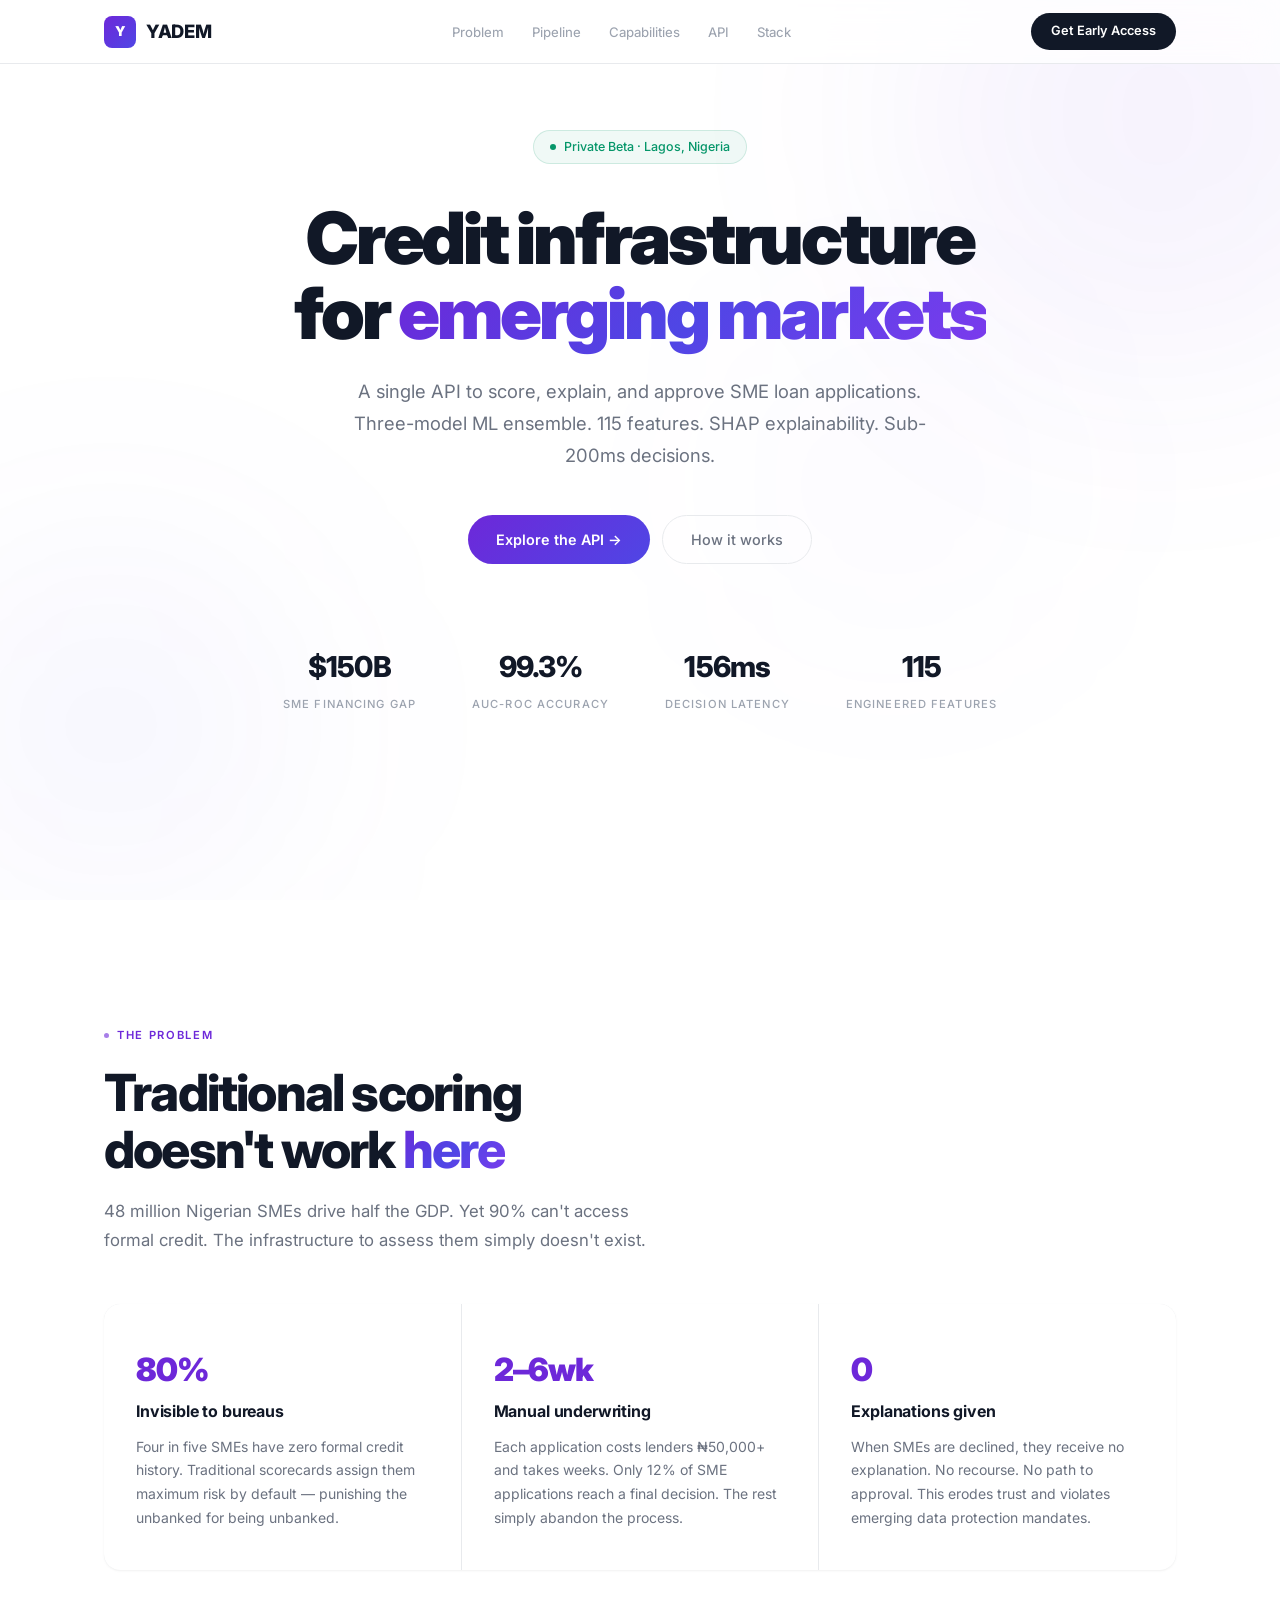
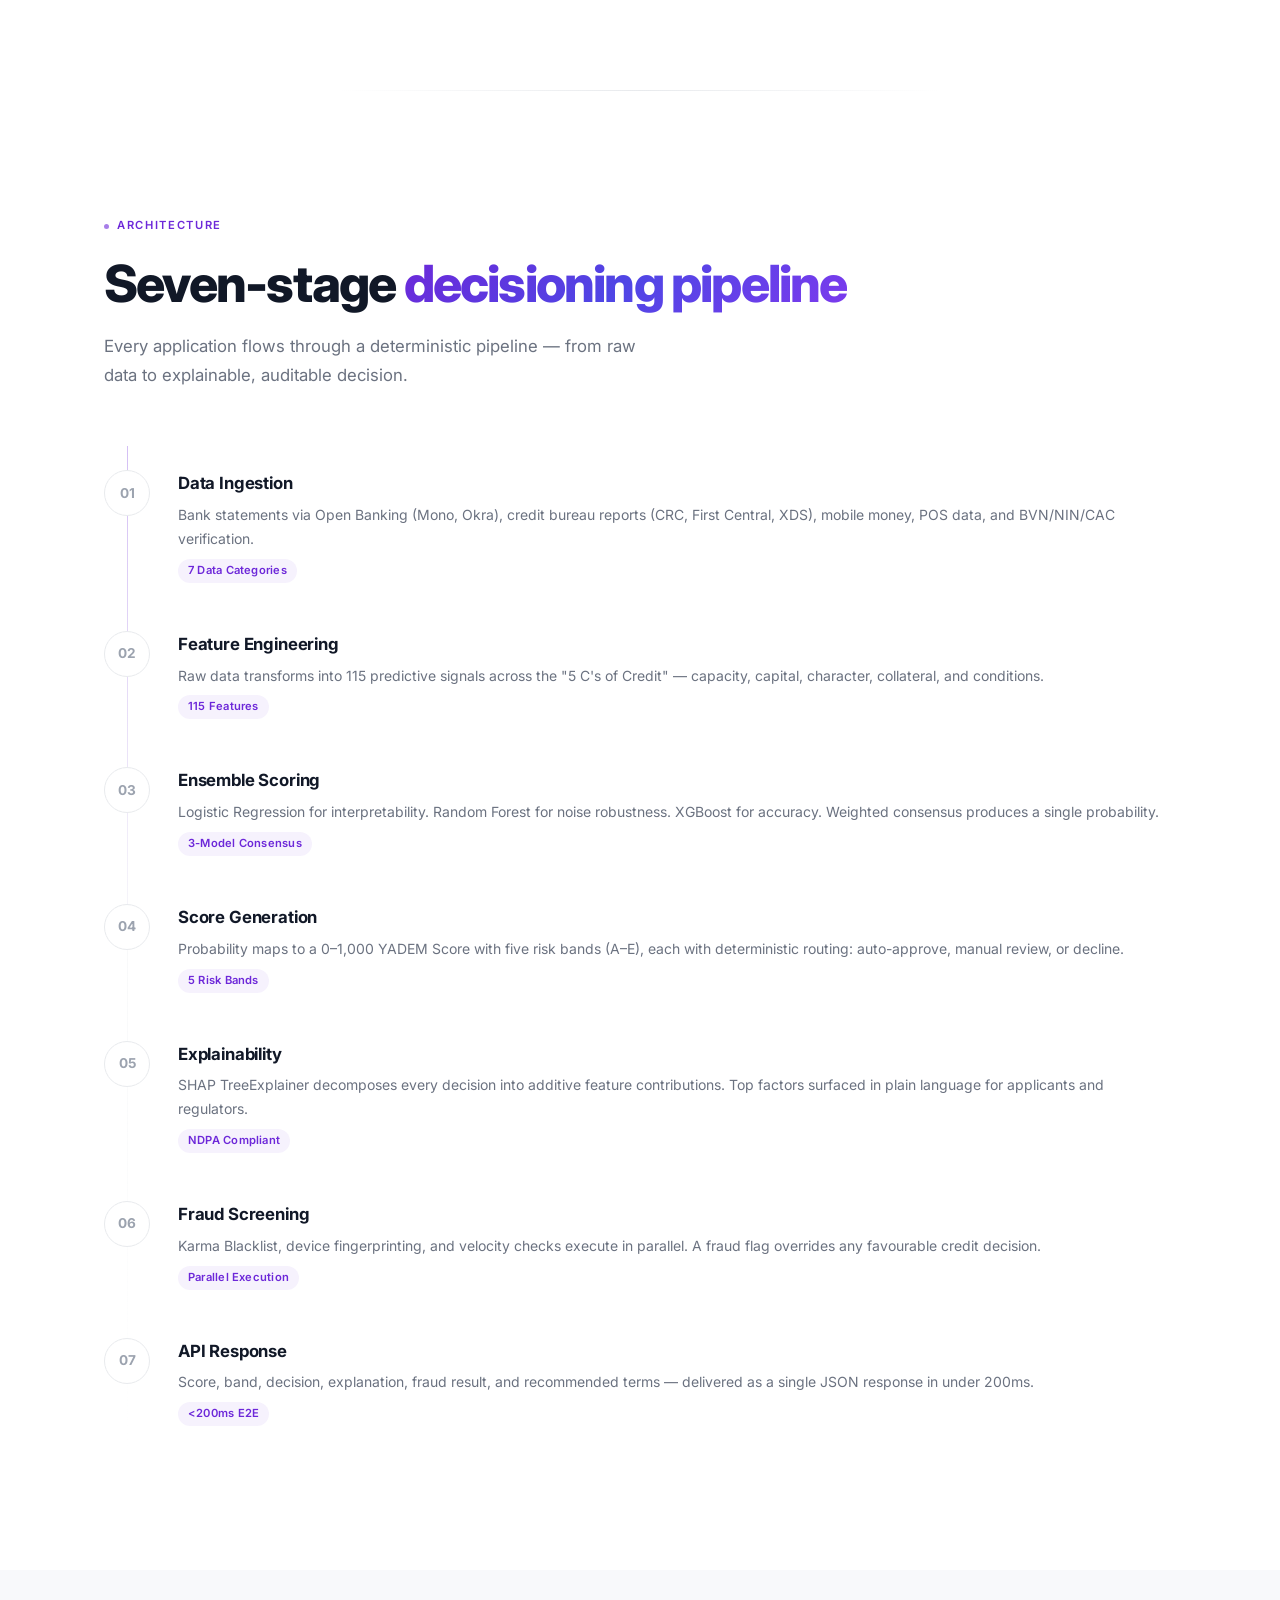
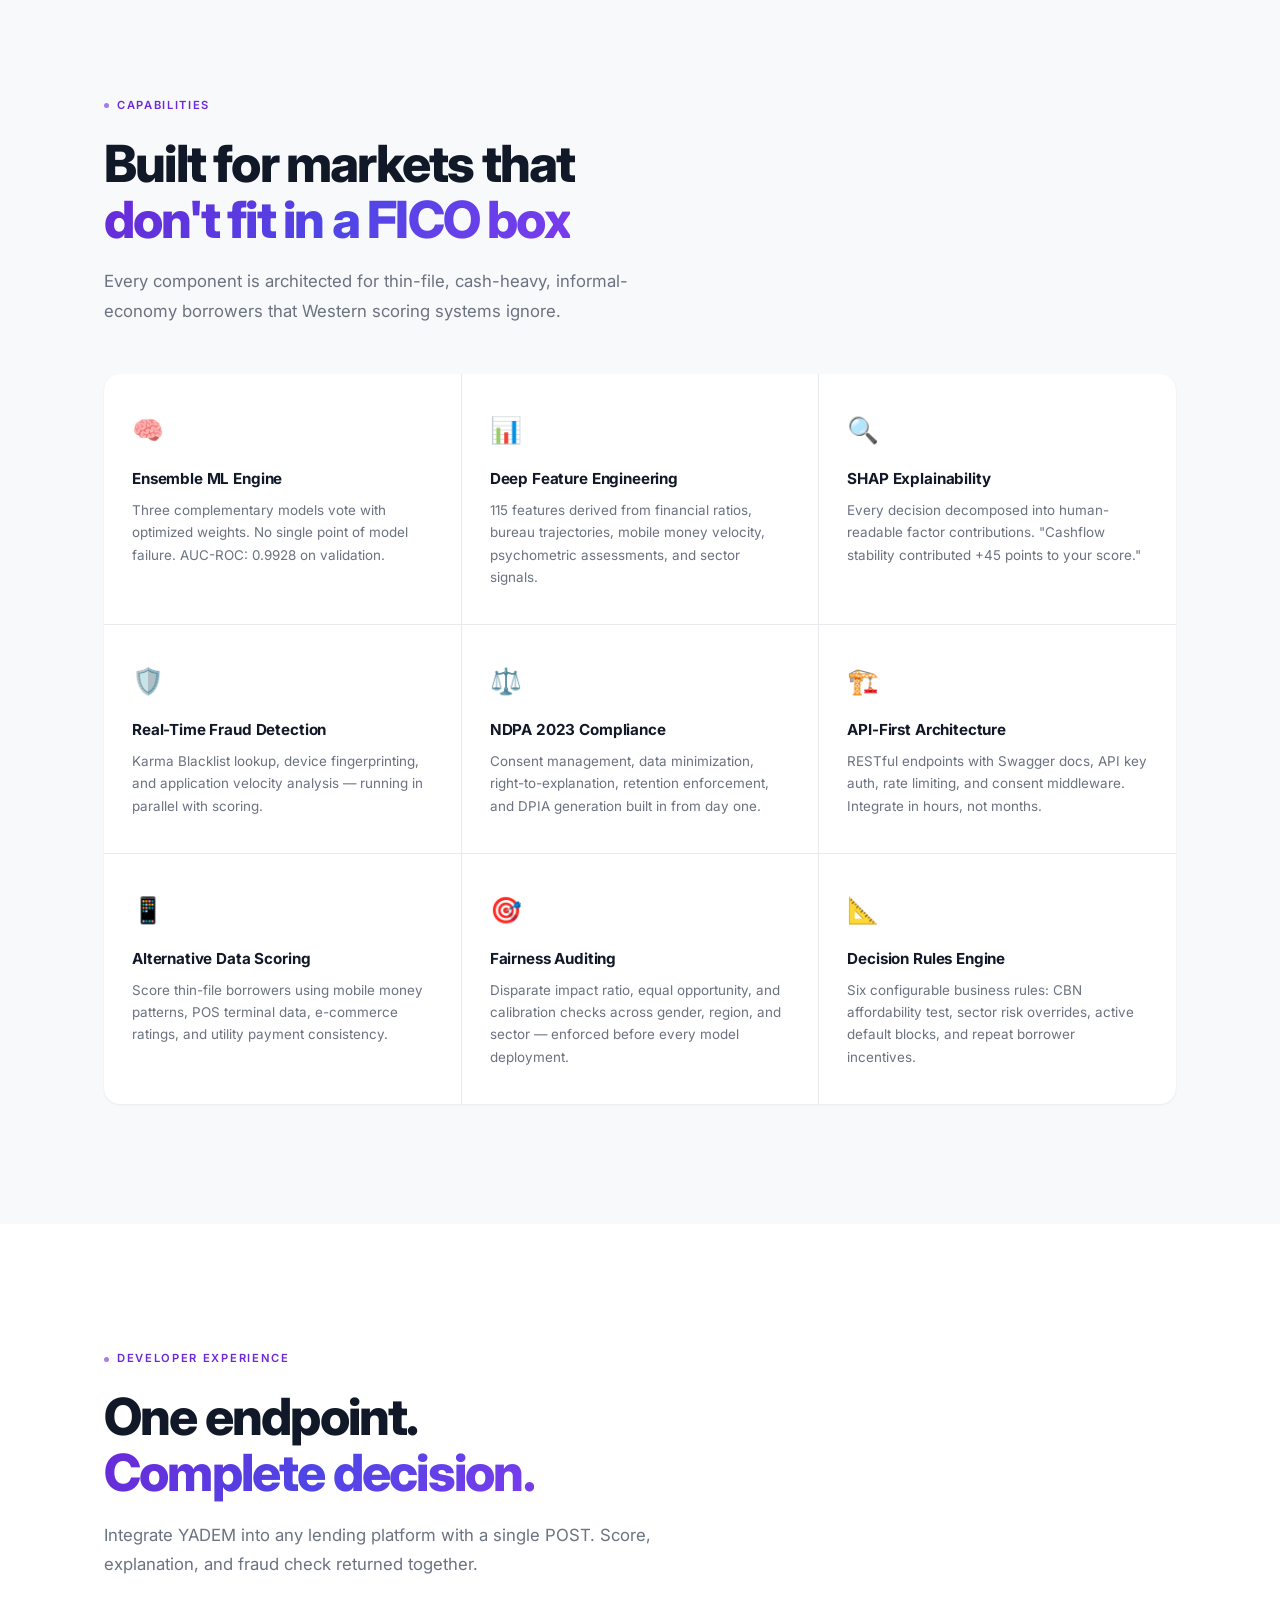
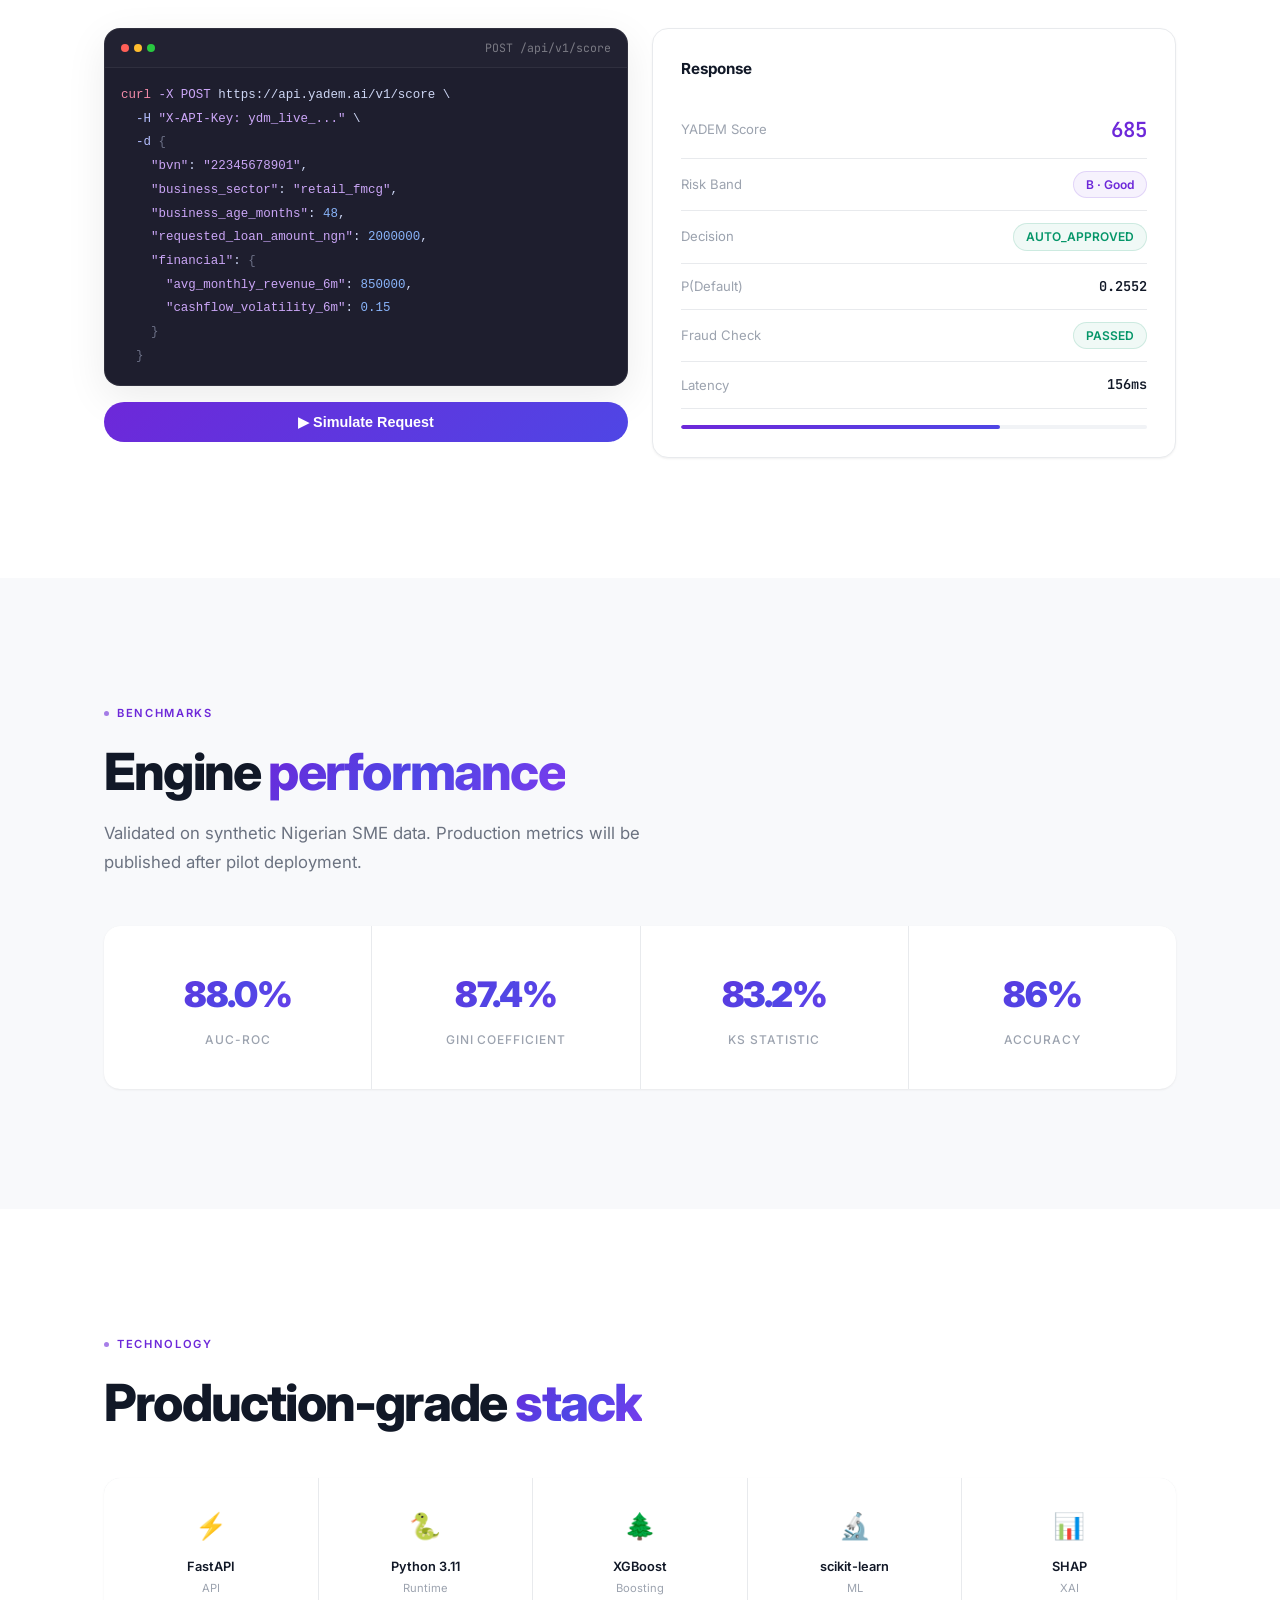
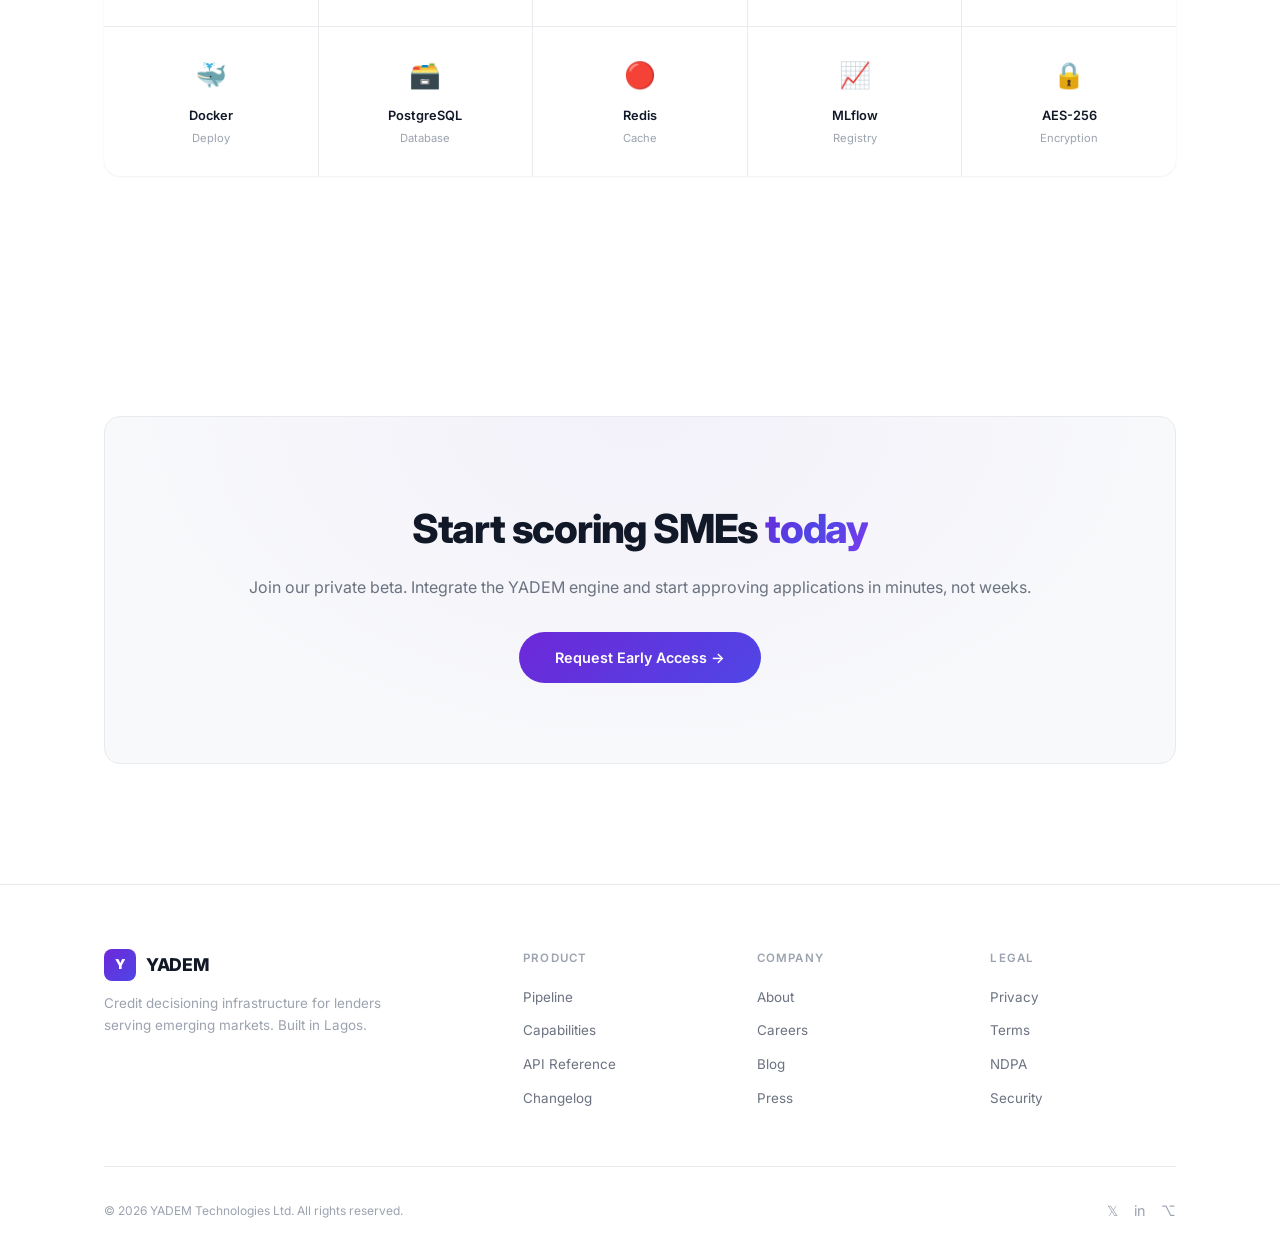
==== frontend/index.html @ e92d3957 "feat: YADEM AI Credit Decisioning Engine v1.0.0 Complete AI-powered credit scoring infrastructure fo" ====
<!DOCTYPE html>
<html lang="en">
<head>
  <meta charset="UTF-8">
  <meta name="viewport" content="width=device-width, initial-scale=1.0">
  <title>YADEM — Credit Infrastructure for Emerging Markets</title>
  <meta name="description" content="YADEM provides AI-powered credit decisioning infrastructure for lenders serving African SMEs. Score, explain, and approve — in under 200ms.">
  <link rel="stylesheet" href="css/style.css">
  <link rel="icon" href="data:image/svg+xml,<svg xmlns='http://www.w3.org/2000/svg' viewBox='0 0 100 100'><text y='.9em' font-size='90'>⚡</text></svg>">
</head>
<body>

<div class="grid-bg"></div>

<!-- NAV -->
<nav class="navbar">
  <div class="container">
    <a href="#" class="nav-logo"><div class="logo-icon">Y</div> YADEM</a>
    <ul class="nav-links">
      <li><a href="#problem">Problem</a></li>
      <li><a href="#how-it-works">Pipeline</a></li>
      <li><a href="#features">Capabilities</a></li>
      <li><a href="#api-demo">API</a></li>
      <li><a href="#tech">Stack</a></li>
    </ul>
    <a href="#cta" class="nav-cta">Get Early Access</a>
    <button class="nav-hamburger" aria-label="Menu"><span></span><span></span><span></span></button>
  </div>
</nav>

<!-- HERO -->
<section class="hero section" id="hero">
  <div class="hero-orb hero-orb-1"></div>
  <div class="hero-orb hero-orb-2"></div>
  <div class="hero-orb hero-orb-3"></div>
  <div class="container">
    <div class="hero-content">
      <div class="hero-badge"><span class="pulse"></span> Private Beta · Lagos, Nigeria</div>
      <h1>Credit infrastructure<br>for <span class="text-gradient">emerging markets</span></h1>
      <p>A single API to score, explain, and approve SME loan applications. Three-model ML ensemble. 115 features. SHAP explainability. Sub-200ms decisions.</p>
      <div class="hero-actions">
        <a href="#api-demo" class="btn-primary">Explore the API →</a>
        <a href="#how-it-works" class="btn-secondary">How it works</a>
      </div>
      <div class="hero-stats">
        <div class="hero-stat"><div class="hero-stat-value" data-count="150" data-prefix="$" data-suffix="B">$0B</div><div class="hero-stat-label">SME Financing Gap</div></div>
        <div class="hero-stat"><div class="hero-stat-value" data-count="99.3" data-suffix="%" data-decimals="1">0%</div><div class="hero-stat-label">AUC-ROC Accuracy</div></div>
        <div class="hero-stat"><div class="hero-stat-value" data-count="156" data-suffix="ms">0ms</div><div class="hero-stat-label">Decision Latency</div></div>
        <div class="hero-stat"><div class="hero-stat-value" data-count="115" data-suffix="">0</div><div class="hero-stat-label">Engineered Features</div></div>
      </div>
    </div>
  </div>
</section>

<!-- PROBLEM -->
<section class="section" id="problem">
  <div class="container">
    <div class="section-label"><span class="dot"></span> The Problem</div>
    <h2 class="section-title">Traditional scoring<br>doesn't work <span class="text-gradient">here</span></h2>
    <p class="section-subtitle">48 million Nigerian SMEs drive half the GDP. Yet 90% can't access formal credit. The infrastructure to assess them simply doesn't exist.</p>
    <div class="problem-grid">
      <div class="problem-card fade-in">
        <div class="problem-stat">80%</div>
        <h3>Invisible to bureaus</h3>
        <p>Four in five SMEs have zero formal credit history. Traditional scorecards assign them maximum risk by default — punishing the unbanked for being unbanked.</p>
      </div>
      <div class="problem-card fade-in">
        <div class="problem-stat">2–6wk</div>
        <h3>Manual underwriting</h3>
        <p>Each application costs lenders ₦50,000+ and takes weeks. Only 12% of SME applications reach a final decision. The rest simply abandon the process.</p>
      </div>
      <div class="problem-card fade-in">
        <div class="problem-stat">0</div>
        <h3>Explanations given</h3>
        <p>When SMEs are declined, they receive no explanation. No recourse. No path to approval. This erodes trust and violates emerging data protection mandates.</p>
      </div>
    </div>
  </div>
</section>

<div class="divider"></div>

<!-- HOW IT WORKS -->
<section class="section" id="how-it-works">
  <div class="container">
    <div class="section-label"><span class="dot"></span> Architecture</div>
    <h2 class="section-title">Seven-stage <span class="text-gradient">decisioning pipeline</span></h2>
    <p class="section-subtitle">Every application flows through a deterministic pipeline — from raw data to explainable, auditable decision.</p>
    <div class="pipeline-steps">
      <div class="pipeline-step"><div class="step-number">01</div><div class="step-content"><h3>Data Ingestion</h3><p>Bank statements via Open Banking (Mono, Okra), credit bureau reports (CRC, First Central, XDS), mobile money, POS data, and BVN/NIN/CAC verification.</p><span class="step-tag">7 Data Categories</span></div></div>
      <div class="pipeline-step"><div class="step-number">02</div><div class="step-content"><h3>Feature Engineering</h3><p>Raw data transforms into 115 predictive signals across the "5 C's of Credit" — capacity, capital, character, collateral, and conditions.</p><span class="step-tag">115 Features</span></div></div>
      <div class="pipeline-step"><div class="step-number">03</div><div class="step-content"><h3>Ensemble Scoring</h3><p>Logistic Regression for interpretability. Random Forest for noise robustness. XGBoost for accuracy. Weighted consensus produces a single probability.</p><span class="step-tag">3-Model Consensus</span></div></div>
      <div class="pipeline-step"><div class="step-number">04</div><div class="step-content"><h3>Score Generation</h3><p>Probability maps to a 0–1,000 YADEM Score with five risk bands (A–E), each with deterministic routing: auto-approve, manual review, or decline.</p><span class="step-tag">5 Risk Bands</span></div></div>
      <div class="pipeline-step"><div class="step-number">05</div><div class="step-content"><h3>Explainability</h3><p>SHAP TreeExplainer decomposes every decision into additive feature contributions. Top factors surfaced in plain language for applicants and regulators.</p><span class="step-tag">NDPA Compliant</span></div></div>
      <div class="pipeline-step"><div class="step-number">06</div><div class="step-content"><h3>Fraud Screening</h3><p>Karma Blacklist, device fingerprinting, and velocity checks execute in parallel. A fraud flag overrides any favourable credit decision.</p><span class="step-tag">Parallel Execution</span></div></div>
      <div class="pipeline-step"><div class="step-number">07</div><div class="step-content"><h3>API Response</h3><p>Score, band, decision, explanation, fraud result, and recommended terms — delivered as a single JSON response in under 200ms.</p><span class="step-tag">&lt;200ms E2E</span></div></div>
    </div>
  </div>
</section>

<!-- FEATURES -->
<section class="section" id="features" style="background:var(--bg-secondary)">
  <div class="container">
    <div class="section-label"><span class="dot"></span> Capabilities</div>
    <h2 class="section-title">Built for markets that<br><span class="text-gradient">don't fit in a FICO box</span></h2>
    <p class="section-subtitle">Every component is architected for thin-file, cash-heavy, informal-economy borrowers that Western scoring systems ignore.</p>
    <div class="features-grid">
      <div class="feature-card fade-in"><div class="feature-icon">🧠</div><h3>Ensemble ML Engine</h3><p>Three complementary models vote with optimized weights. No single point of model failure. AUC-ROC: 0.9928 on validation.</p></div>
      <div class="feature-card fade-in"><div class="feature-icon">📊</div><h3>Deep Feature Engineering</h3><p>115 features derived from financial ratios, bureau trajectories, mobile money velocity, psychometric assessments, and sector signals.</p></div>
      <div class="feature-card fade-in"><div class="feature-icon">🔍</div><h3>SHAP Explainability</h3><p>Every decision decomposed into human-readable factor contributions. "Cashflow stability contributed +45 points to your score."</p></div>
      <div class="feature-card fade-in"><div class="feature-icon">🛡️</div><h3>Real-Time Fraud Detection</h3><p>Karma Blacklist lookup, device fingerprinting, and application velocity analysis — running in parallel with scoring.</p></div>
      <div class="feature-card fade-in"><div class="feature-icon">⚖️</div><h3>NDPA 2023 Compliance</h3><p>Consent management, data minimization, right-to-explanation, retention enforcement, and DPIA generation built in from day one.</p></div>
      <div class="feature-card fade-in"><div class="feature-icon">🏗️</div><h3>API-First Architecture</h3><p>RESTful endpoints with Swagger docs, API key auth, rate limiting, and consent middleware. Integrate in hours, not months.</p></div>
      <div class="feature-card fade-in"><div class="feature-icon">📱</div><h3>Alternative Data Scoring</h3><p>Score thin-file borrowers using mobile money patterns, POS terminal data, e-commerce ratings, and utility payment consistency.</p></div>
      <div class="feature-card fade-in"><div class="feature-icon">🎯</div><h3>Fairness Auditing</h3><p>Disparate impact ratio, equal opportunity, and calibration checks across gender, region, and sector — enforced before every model deployment.</p></div>
      <div class="feature-card fade-in"><div class="feature-icon">📐</div><h3>Decision Rules Engine</h3><p>Six configurable business rules: CBN affordability test, sector risk overrides, active default blocks, and repeat borrower incentives.</p></div>
    </div>
  </div>
</section>

<!-- API DEMO -->
<section class="section" id="api-demo">
  <div class="container">
    <div class="section-label"><span class="dot"></span> Developer Experience</div>
    <h2 class="section-title">One endpoint.<br><span class="text-gradient">Complete decision.</span></h2>
    <p class="section-subtitle">Integrate YADEM into any lending platform with a single POST. Score, explanation, and fraud check returned together.</p>
    <div class="api-demo-wrapper">
      <div>
        <div class="code-block">
          <div class="code-header"><div class="code-header-dots"><span></span><span></span><span></span></div><span class="code-header-title">POST /api/v1/score</span></div>
          <div class="code-body"><pre><span class="keyword">curl</span> <span class="string">-X POST</span> https://api.yadem.ai/v1/score \
  <span class="property">-H</span> <span class="string">"X-API-Key: ydm_live_..."</span> \
  <span class="property">-d</span> <span class="punctuation">{</span>
    <span class="string">"bvn"</span>: <span class="string">"22345678901"</span>,
    <span class="string">"business_sector"</span>: <span class="string">"retail_fmcg"</span>,
    <span class="string">"business_age_months"</span>: <span class="number">48</span>,
    <span class="string">"requested_loan_amount_ngn"</span>: <span class="number">2000000</span>,
    <span class="string">"financial"</span>: <span class="punctuation">{</span>
      <span class="string">"avg_monthly_revenue_6m"</span>: <span class="number">850000</span>,
      <span class="string">"cashflow_volatility_6m"</span>: <span class="number">0.15</span>
    <span class="punctuation">}</span>
  <span class="punctuation">}</span></pre></div>
        </div>
        <div style="margin-top:16px"><button id="demo-run-btn" class="btn-primary" style="width:100%;justify-content:center">▶ Simulate Request</button></div>
      </div>
      <div class="response-card">
        <h3>Response</h3>
        <div id="demo-response">
          <div class="response-item"><span class="response-label">YADEM Score</span><span class="response-value" style="color:var(--accent);font-size:1.3rem;">685</span></div>
          <div class="response-item"><span class="response-label">Risk Band</span><span class="badge-band">B · Good</span></div>
          <div class="response-item"><span class="response-label">Decision</span><span class="badge-approved">AUTO_APPROVED</span></div>
          <div class="response-item"><span class="response-label">P(Default)</span><span class="response-value">0.2552</span></div>
          <div class="response-item"><span class="response-label">Fraud Check</span><span class="badge-approved">PASSED</span></div>
          <div class="response-item"><span class="response-label">Latency</span><span class="response-value">156ms</span></div>
          <div class="score-meter"><div class="score-meter-fill" data-width="68.5"></div></div>
        </div>
      </div>
    </div>
  </div>
</section>

<!-- METRICS -->
<section class="section" id="metrics" style="background:var(--bg-secondary)">
  <div class="container">
    <div class="section-label"><span class="dot"></span> Benchmarks</div>
    <h2 class="section-title">Engine <span class="text-gradient">performance</span></h2>
    <p class="section-subtitle">Validated on synthetic Nigerian SME data. Production metrics will be published after pilot deployment.</p>
    <div class="metrics-grid">
      <div class="metric-card fade-in"><div class="metric-value text-gradient" data-count="99.3" data-suffix="%" data-decimals="1">0</div><div class="metric-label">AUC-ROC</div></div>
      <div class="metric-card fade-in"><div class="metric-value text-gradient" data-count="98.6" data-suffix="%" data-decimals="1">0</div><div class="metric-label">Gini Coefficient</div></div>
      <div class="metric-card fade-in"><div class="metric-value text-gradient" data-count="93.9" data-suffix="%" data-decimals="1">0</div><div class="metric-label">KS Statistic</div></div>
      <div class="metric-card fade-in"><div class="metric-value text-gradient" data-count="97" data-suffix="%">0</div><div class="metric-label">Accuracy</div></div>
    </div>
  </div>
</section>

<!-- TECH STACK -->
<section class="section" id="tech">
  <div class="container">
    <div class="section-label"><span class="dot"></span> Technology</div>
    <h2 class="section-title">Production-grade <span class="text-gradient">stack</span></h2>
    <div class="tech-grid">
      <div class="tech-item fade-in"><div class="tech-icon">⚡</div><div class="tech-name">FastAPI</div><div class="tech-role">API</div></div>
      <div class="tech-item fade-in"><div class="tech-icon">🐍</div><div class="tech-name">Python 3.11</div><div class="tech-role">Runtime</div></div>
      <div class="tech-item fade-in"><div class="tech-icon">🌲</div><div class="tech-name">XGBoost</div><div class="tech-role">Boosting</div></div>
      <div class="tech-item fade-in"><div class="tech-icon">🔬</div><div class="tech-name">scikit-learn</div><div class="tech-role">ML</div></div>
      <div class="tech-item fade-in"><div class="tech-icon">📊</div><div class="tech-name">SHAP</div><div class="tech-role">XAI</div></div>
      <div class="tech-item fade-in"><div class="tech-icon">🐳</div><div class="tech-name">Docker</div><div class="tech-role">Deploy</div></div>
      <div class="tech-item fade-in"><div class="tech-icon">🗃️</div><div class="tech-name">PostgreSQL</div><div class="tech-role">Database</div></div>
      <div class="tech-item fade-in"><div class="tech-icon">🔴</div><div class="tech-name">Redis</div><div class="tech-role">Cache</div></div>
      <div class="tech-item fade-in"><div class="tech-icon">📈</div><div class="tech-name">MLflow</div><div class="tech-role">Registry</div></div>
      <div class="tech-item fade-in"><div class="tech-icon">🔒</div><div class="tech-name">AES-256</div><div class="tech-role">Encryption</div></div>
    </div>
  </div>
</section>

<!-- CTA -->
<section class="section cta-section" id="cta">
  <div class="container">
    <div class="cta-box">
      <h2>Start scoring SMEs <span class="text-gradient">today</span></h2>
      <p>Join our private beta. Integrate the YADEM engine and start approving applications in minutes, not weeks.</p>
      <a href="mailto:hello@yadem.ai" class="btn-primary">Request Early Access →</a>
    </div>
  </div>
</section>

<!-- FOOTER -->
<footer class="footer">
  <div class="container">
    <div class="footer-grid">
      <div class="footer-brand">
        <div class="nav-logo" style="font-size:1.1rem"><div class="logo-icon">Y</div> YADEM</div>
        <p>Credit decisioning infrastructure for lenders serving emerging markets. Built in Lagos.</p>
      </div>
      <div class="footer-col"><h4>Product</h4><ul><li><a href="#how-it-works">Pipeline</a></li><li><a href="#features">Capabilities</a></li><li><a href="#api-demo">API Reference</a></li><li><a href="#">Changelog</a></li></ul></div>
      <div class="footer-col"><h4>Company</h4><ul><li><a href="#">About</a></li><li><a href="#">Careers</a></li><li><a href="#">Blog</a></li><li><a href="#">Press</a></li></ul></div>
      <div class="footer-col"><h4>Legal</h4><ul><li><a href="#">Privacy</a></li><li><a href="#">Terms</a></li><li><a href="#">NDPA</a></li><li><a href="#">Security</a></li></ul></div>
    </div>
    <div class="footer-bottom">
      <p>© 2026 YADEM Technologies Ltd. All rights reserved.</p>
      <div class="footer-socials"><a href="#">𝕏</a><a href="#">in</a><a href="#">⌥</a></div>
    </div>
  </div>
</footer>

<script src="js/main.js"></script>
</body>
</html>
---- frontend/css/style.css ----
@import url('https://fonts.googleapis.com/css2?family=Inter:wght@300;400;500;600;700;800;900&family=JetBrains+Mono:wght@400;500&display=swap');

:root {
  --bg-primary: #ffffff;
  --bg-secondary: #f8f9fb;
  --bg-tertiary: #f1f3f6;
  --bg-card: #ffffff;
  --border: #e8eaed;
  --border-hover: #d0d5dd;

  --text-primary: #111827;
  --text-secondary: #6b7280;
  --text-muted: #9ca3af;

  --accent: #6d28d9;
  --accent-light: #8b5cf6;
  --accent-dim: rgba(109,40,217,0.06);
  --accent-border: rgba(109,40,217,0.15);
  --accent-green: #059669;
  --accent-green-dim: rgba(5,150,105,0.06);
  --accent-green-border: rgba(5,150,105,0.15);

  --gradient-text: linear-gradient(135deg, #6d28d9 0%, #4f46e5 50%, #7c3aed 100%);
  --gradient-btn: linear-gradient(135deg, #6d28d9 0%, #4f46e5 100%);
  --gradient-glow: radial-gradient(ellipse 60% 40% at 50% 0%, rgba(109,40,217,0.04), transparent 60%);

  --radius: 12px;
  --radius-lg: 16px;
  --radius-full: 9999px;
  --font: 'Inter', -apple-system, sans-serif;
  --mono: 'JetBrains Mono', monospace;
  --nav-h: 64px;
  --transition: 0.25s cubic-bezier(0.4,0,0.2,1);
  --shadow-sm: 0 1px 3px rgba(0,0,0,0.04), 0 1px 2px rgba(0,0,0,0.03);
  --shadow-md: 0 4px 16px rgba(0,0,0,0.06);
  --shadow-lg: 0 12px 40px rgba(0,0,0,0.08);
}

*,*::before,*::after{box-sizing:border-box;margin:0;padding:0}
html{scroll-behavior:smooth}
body{font-family:var(--font);background:var(--bg-primary);color:var(--text-primary);line-height:1.6;overflow-x:hidden;-webkit-font-smoothing:antialiased}
a{color:var(--accent);text-decoration:none;transition:var(--transition)}
a:hover{color:var(--accent-light)}
img{max-width:100%;display:block}

.container{max-width:1120px;margin:0 auto;padding:0 24px}
.section{padding:120px 0;position:relative}
.section-label{
  display:inline-flex;align-items:center;gap:8px;font-size:0.7rem;font-weight:600;
  letter-spacing:0.15em;text-transform:uppercase;color:var(--accent);margin-bottom:20px;
}
.section-label .dot{width:5px;height:5px;border-radius:50%;background:var(--accent);opacity:0.6}
.section-title{font-size:clamp(2rem,4.2vw,3.2rem);font-weight:800;line-height:1.1;margin-bottom:20px;letter-spacing:-0.035em;color:var(--text-primary)}
.section-subtitle{font-size:1.05rem;color:var(--text-secondary);max-width:560px;line-height:1.75}
.text-gradient{background:var(--gradient-text);-webkit-background-clip:text;-webkit-text-fill-color:transparent;background-clip:text}

.grid-bg{position:fixed;inset:0;z-index:0;pointer-events:none;background:var(--gradient-glow)}

/* ===== NAV ===== */
.navbar{position:fixed;top:0;left:0;right:0;z-index:1000;height:var(--nav-h);display:flex;align-items:center;background:rgba(255,255,255,0.75);backdrop-filter:blur(16px) saturate(1.5);border-bottom:1px solid var(--border);transition:var(--transition)}
.navbar.scrolled{background:rgba(255,255,255,0.92);box-shadow:var(--shadow-sm)}
.navbar .container{display:flex;align-items:center;justify-content:space-between;width:100%}
.nav-logo{display:flex;align-items:center;gap:10px;font-size:1.15rem;font-weight:800;letter-spacing:-0.02em;color:var(--text-primary)}
.nav-logo .logo-icon{width:32px;height:32px;border-radius:8px;background:var(--gradient-btn);display:flex;align-items:center;justify-content:center;font-size:0.85rem;font-weight:900;color:white}
.nav-links{display:flex;gap:28px;list-style:none}
.nav-links a{font-size:0.825rem;font-weight:450;color:var(--text-muted);transition:var(--transition)}
.nav-links a:hover{color:var(--text-primary)}
.nav-cta{padding:8px 20px;border-radius:var(--radius-full);font-size:0.8rem;font-weight:600;background:var(--text-primary);color:white;border:none;cursor:pointer;transition:var(--transition)}
.nav-cta:hover{opacity:0.85;color:white;transform:translateY(-1px)}
.nav-hamburger{display:none;flex-direction:column;gap:4px;cursor:pointer;background:none;border:none;padding:4px}
.nav-hamburger span{width:20px;height:1.5px;background:var(--text-secondary);border-radius:2px;transition:var(--transition)}

/* ===== HERO ===== */
.hero{min-height:100vh;display:flex;align-items:center;position:relative;padding-top:var(--nav-h);overflow:hidden;background:var(--bg-primary)}
.hero-content{position:relative;z-index:2;text-align:center;max-width:820px;margin:0 auto}
.hero-badge{display:inline-flex;align-items:center;gap:8px;padding:6px 16px;border-radius:var(--radius-full);font-size:0.78rem;font-weight:500;background:var(--accent-green-dim);border:1px solid var(--accent-green-border);color:var(--accent-green);margin-bottom:36px;animation:fadeUp .7s ease-out}
.hero-badge .pulse{width:6px;height:6px;border-radius:50%;background:var(--accent-green);animation:pulse-dot 2s infinite}
.hero h1{font-size:clamp(2.6rem,6vw,4.5rem);font-weight:900;line-height:1.05;letter-spacing:-0.045em;margin-bottom:24px;animation:fadeUp .7s ease-out .1s both;color:var(--text-primary)}
.hero p{font-size:clamp(1rem,1.8vw,1.15rem);color:var(--text-secondary);max-width:580px;margin:0 auto 44px;line-height:1.75;animation:fadeUp .7s ease-out .2s both}
.hero-actions{display:flex;gap:12px;justify-content:center;flex-wrap:wrap;animation:fadeUp .7s ease-out .3s both}
.btn-primary{padding:12px 28px;border-radius:var(--radius-full);font-size:0.9rem;font-weight:600;background:var(--gradient-btn);color:white;border:none;cursor:pointer;transition:var(--transition);display:inline-flex;align-items:center;gap:8px}
.btn-primary:hover{transform:translateY(-2px);box-shadow:0 8px 32px rgba(109,40,217,0.25);color:white}
.btn-secondary{padding:12px 28px;border-radius:var(--radius-full);font-size:0.9rem;font-weight:500;background:transparent;color:var(--text-secondary);border:1px solid var(--border);cursor:pointer;transition:var(--transition);display:inline-flex;align-items:center;gap:8px}
.btn-secondary:hover{border-color:var(--border-hover);color:var(--text-primary);transform:translateY(-2px)}

.hero-orb{position:absolute;border-radius:50%;filter:blur(120px);animation:float 10s ease-in-out infinite}
.hero-orb-1{width:500px;height:500px;background:rgba(109,40,217,0.06);top:-15%;right:-10%}
.hero-orb-2{width:350px;height:350px;background:rgba(79,70,229,0.05);bottom:0;left:-5%;animation-delay:-5s}
.hero-orb-3{width:250px;height:250px;background:rgba(139,92,246,0.04);top:40%;left:60%;animation-delay:-3s}

.hero-stats{display:flex;justify-content:center;gap:56px;margin-top:80px;animation:fadeUp .7s ease-out .5s both}
.hero-stat{text-align:center}
.hero-stat-value{font-size:1.8rem;font-weight:800;letter-spacing:-0.03em;color:var(--text-primary)}
.hero-stat-label{font-size:0.7rem;color:var(--text-muted);margin-top:6px;text-transform:uppercase;letter-spacing:0.1em;font-weight:500}

.divider{height:1px;background:linear-gradient(90deg,transparent,var(--border),transparent);margin:0 auto;max-width:600px}

/* ===== PROBLEM ===== */
.problem-grid{display:grid;grid-template-columns:repeat(3,1fr);gap:1px;margin-top:48px;background:var(--border);border-radius:var(--radius-lg);overflow:hidden;box-shadow:var(--shadow-sm)}
.problem-card{padding:40px 32px;background:var(--bg-card);transition:var(--transition)}
.problem-card:hover{background:var(--bg-secondary)}
.problem-icon{font-size:1.5rem;margin-bottom:20px;opacity:0.9}
.problem-card h3{font-size:1rem;font-weight:700;margin-bottom:10px;letter-spacing:-0.01em;color:var(--text-primary)}
.problem-card p{color:var(--text-secondary);font-size:0.875rem;line-height:1.7}
.problem-stat{font-size:2rem;font-weight:900;color:var(--accent);margin-bottom:4px;letter-spacing:-0.03em}

/* ===== PIPELINE ===== */
.pipeline-steps{display:flex;flex-direction:column;gap:0;margin-top:56px;position:relative}
.pipeline-steps::before{content:'';position:absolute;left:23px;top:0;bottom:0;width:1px;background:linear-gradient(to bottom,var(--accent),var(--border),transparent);opacity:0.3}
.pipeline-step{display:flex;gap:28px;align-items:flex-start;padding:24px 0;position:relative;opacity:0;transform:translateX(-16px);transition:opacity .5s ease,transform .5s ease}
.pipeline-step.visible{opacity:1;transform:translateX(0)}
.step-number{width:46px;height:46px;border-radius:50%;flex-shrink:0;display:flex;align-items:center;justify-content:center;font-size:0.85rem;font-weight:700;color:var(--text-muted);position:relative;z-index:2;background:var(--bg-primary);border:1px solid var(--border)}
.pipeline-step:hover .step-number{border-color:var(--accent-border);color:var(--accent)}
.step-content{flex:1}
.step-content h3{font-size:1.05rem;font-weight:700;margin-bottom:6px;letter-spacing:-0.01em;color:var(--text-primary)}
.step-content p{color:var(--text-secondary);font-size:0.875rem;line-height:1.7}
.step-tag{display:inline-block;margin-top:8px;padding:3px 10px;border-radius:var(--radius-full);font-size:0.7rem;font-weight:600;background:var(--accent-dim);color:var(--accent);letter-spacing:0.02em}

/* ===== FEATURES ===== */
.features-grid{display:grid;grid-template-columns:repeat(3,1fr);gap:1px;margin-top:48px;background:var(--border);border-radius:var(--radius-lg);overflow:hidden;box-shadow:var(--shadow-sm)}
.feature-card{padding:36px 28px;background:var(--bg-card);transition:var(--transition)}
.feature-card:hover{background:var(--bg-secondary)}
.feature-icon{font-size:1.6rem;margin-bottom:16px}
.feature-card h3{font-size:0.95rem;font-weight:700;margin-bottom:8px;letter-spacing:-0.01em;color:var(--text-primary)}
.feature-card p{color:var(--text-secondary);font-size:0.84rem;line-height:1.65}

/* ===== API DEMO ===== */
.api-demo-wrapper{display:grid;grid-template-columns:1fr 1fr;gap:24px;margin-top:48px;align-items:start}
.code-block{background:#1e1e2e;border:1px solid rgba(255,255,255,0.08);border-radius:var(--radius-lg);overflow:hidden;box-shadow:var(--shadow-lg)}
.code-header{display:flex;align-items:center;justify-content:space-between;padding:10px 16px;border-bottom:1px solid rgba(255,255,255,0.06);background:rgba(255,255,255,0.02)}
.code-header-dots{display:flex;gap:5px}
.code-header-dots span{width:8px;height:8px;border-radius:50%}
.code-header-dots span:nth-child(1){background:#ff5f57}
.code-header-dots span:nth-child(2){background:#febc2e}
.code-header-dots span:nth-child(3){background:#28c840}
.code-header-title{font-family:var(--mono);font-size:0.72rem;color:rgba(255,255,255,0.4)}
.code-body{padding:16px;font-family:var(--mono);font-size:0.78rem;line-height:1.9;overflow-x:auto;color:#cdd6f4}
.code-body .keyword{color:#f38ba8}
.code-body .string{color:#cba6f7}
.code-body .number{color:#89b4fa}
.code-body .property{color:#b4befe}
.code-body .punctuation{color:#6c7086}
.response-card{padding:28px;border-radius:var(--radius-lg);background:var(--bg-card);border:1px solid var(--border);box-shadow:var(--shadow-sm)}
.response-card h3{font-size:0.95rem;font-weight:700;margin-bottom:20px;letter-spacing:-0.01em}
.response-item{display:flex;justify-content:space-between;align-items:center;padding:12px 0;border-bottom:1px solid var(--border)}
.response-item:last-child{border-bottom:none}
.response-label{font-size:0.82rem;color:var(--text-muted)}
.response-value{font-size:0.85rem;font-weight:600;font-family:var(--mono);color:var(--text-primary)}
.badge-approved{padding:3px 12px;border-radius:var(--radius-full);background:var(--accent-green-dim);color:var(--accent-green);font-weight:600;font-size:0.75rem;border:1px solid var(--accent-green-border)}
.badge-band{padding:3px 12px;border-radius:var(--radius-full);background:var(--accent-dim);color:var(--accent);font-weight:600;font-size:0.75rem;border:1px solid var(--accent-border)}
.score-meter{width:100%;height:4px;border-radius:2px;background:var(--bg-tertiary);margin-top:16px;overflow:hidden}
.score-meter-fill{height:100%;border-radius:2px;background:var(--gradient-btn);width:0;transition:width 1.5s cubic-bezier(0.4,0,0.2,1)}

/* ===== METRICS ===== */
.metrics-grid{display:grid;grid-template-columns:repeat(4,1fr);gap:1px;margin-top:48px;background:var(--border);border-radius:var(--radius-lg);overflow:hidden;box-shadow:var(--shadow-sm)}
.metric-card{padding:40px 24px;text-align:center;background:var(--bg-card);transition:var(--transition)}
.metric-card:hover{background:var(--bg-secondary)}
.metric-value{font-size:2.2rem;font-weight:900;letter-spacing:-0.04em;color:var(--text-primary)}
.metric-label{font-size:0.75rem;color:var(--text-muted);margin-top:8px;text-transform:uppercase;letter-spacing:0.08em;font-weight:500}

/* ===== TECH ===== */
.tech-grid{display:grid;grid-template-columns:repeat(5,1fr);gap:1px;margin-top:48px;background:var(--border);border-radius:var(--radius-lg);overflow:hidden;box-shadow:var(--shadow-sm)}
.tech-item{padding:28px 16px;text-align:center;background:var(--bg-card);transition:var(--transition)}
.tech-item:hover{background:var(--bg-secondary)}
.tech-item .tech-icon{font-size:1.6rem;margin-bottom:10px}
.tech-item .tech-name{font-size:0.8rem;font-weight:600;color:var(--text-primary)}
.tech-item .tech-role{font-size:0.7rem;color:var(--text-muted);margin-top:3px}

/* ===== CTA ===== */
.cta-section{text-align:center}
.cta-box{padding:80px 48px;border-radius:var(--radius-lg);position:relative;background:var(--bg-secondary);border:1px solid var(--border);overflow:hidden}
.cta-box::before{content:'';position:absolute;inset:0;background:radial-gradient(ellipse at center top,rgba(109,40,217,0.04),transparent 70%)}
.cta-box h2{font-size:clamp(1.8rem,3.5vw,2.5rem);font-weight:800;margin-bottom:14px;position:relative;z-index:2;letter-spacing:-0.03em}
.cta-box p{font-size:1rem;color:var(--text-secondary);margin-bottom:32px;position:relative;z-index:2}
.cta-box .btn-primary{position:relative;z-index:2;padding:14px 36px}

/* ===== FOOTER ===== */
.footer{padding:64px 0 32px;border-top:1px solid var(--border);background:var(--bg-primary)}
.footer-grid{display:grid;grid-template-columns:2fr 1fr 1fr 1fr;gap:48px;margin-bottom:48px}
.footer-brand p{color:var(--text-muted);font-size:0.84rem;margin-top:12px;max-width:280px;line-height:1.6}
.footer-col h4{font-size:0.72rem;font-weight:600;text-transform:uppercase;letter-spacing:0.1em;margin-bottom:16px;color:var(--text-muted)}
.footer-col ul{list-style:none}
.footer-col li{margin-bottom:8px}
.footer-col a{color:var(--text-secondary);font-size:0.84rem}
.footer-col a:hover{color:var(--text-primary)}
.footer-bottom{display:flex;justify-content:space-between;align-items:center;padding-top:32px;border-top:1px solid var(--border)}
.footer-bottom p{color:var(--text-muted);font-size:0.75rem}
.footer-socials{display:flex;gap:16px}
.footer-socials a{color:var(--text-muted);font-size:0.9rem;transition:var(--transition)}
.footer-socials a:hover{color:var(--text-primary)}

/* ===== ANIMATIONS ===== */
@keyframes fadeUp{from{opacity:0;transform:translateY(20px)}to{opacity:1;transform:translateY(0)}}
@keyframes pulse-dot{0%,100%{opacity:1;transform:scale(1)}50%{opacity:.4;transform:scale(1.6)}}
@keyframes float{0%,100%{transform:translate(0,0)}50%{transform:translate(15px,-25px)}}
.fade-in{opacity:0;transform:translateY(24px);transition:opacity .6s ease,transform .6s ease}
.fade-in.visible{opacity:1;transform:translateY(0)}

/* ===== RESPONSIVE ===== */
@media(max-width:1024px){
  .features-grid,.problem-grid{grid-template-columns:repeat(2,1fr)}
  .metrics-grid{grid-template-columns:repeat(2,1fr)}
  .tech-grid{grid-template-columns:repeat(3,1fr)}
  .api-demo-wrapper{grid-template-columns:1fr}
  .footer-grid{grid-template-columns:1fr 1fr;gap:32px}
}
@media(max-width:768px){
  .section{padding:80px 0}
  .nav-links{display:none;position:absolute;top:var(--nav-h);left:0;right:0;flex-direction:column;background:rgba(255,255,255,0.95);backdrop-filter:blur(20px);padding:24px;gap:20px;border-bottom:1px solid var(--border)}
  .nav-links.active{display:flex}
  .nav-cta{display:none}
  .nav-hamburger{display:flex}
  .hero-stats{flex-direction:column;gap:20px}
  .features-grid,.problem-grid{grid-template-columns:1fr}
  .metrics-grid{grid-template-columns:1fr 1fr}
  .tech-grid{grid-template-columns:repeat(2,1fr)}
  .pipeline-steps::before{left:16px}
  .step-number{width:36px;height:36px;font-size:0.8rem}
  .footer-grid{grid-template-columns:1fr;gap:28px}
  .footer-bottom{flex-direction:column;gap:12px;text-align:center}
  .cta-box{padding:48px 24px}
}
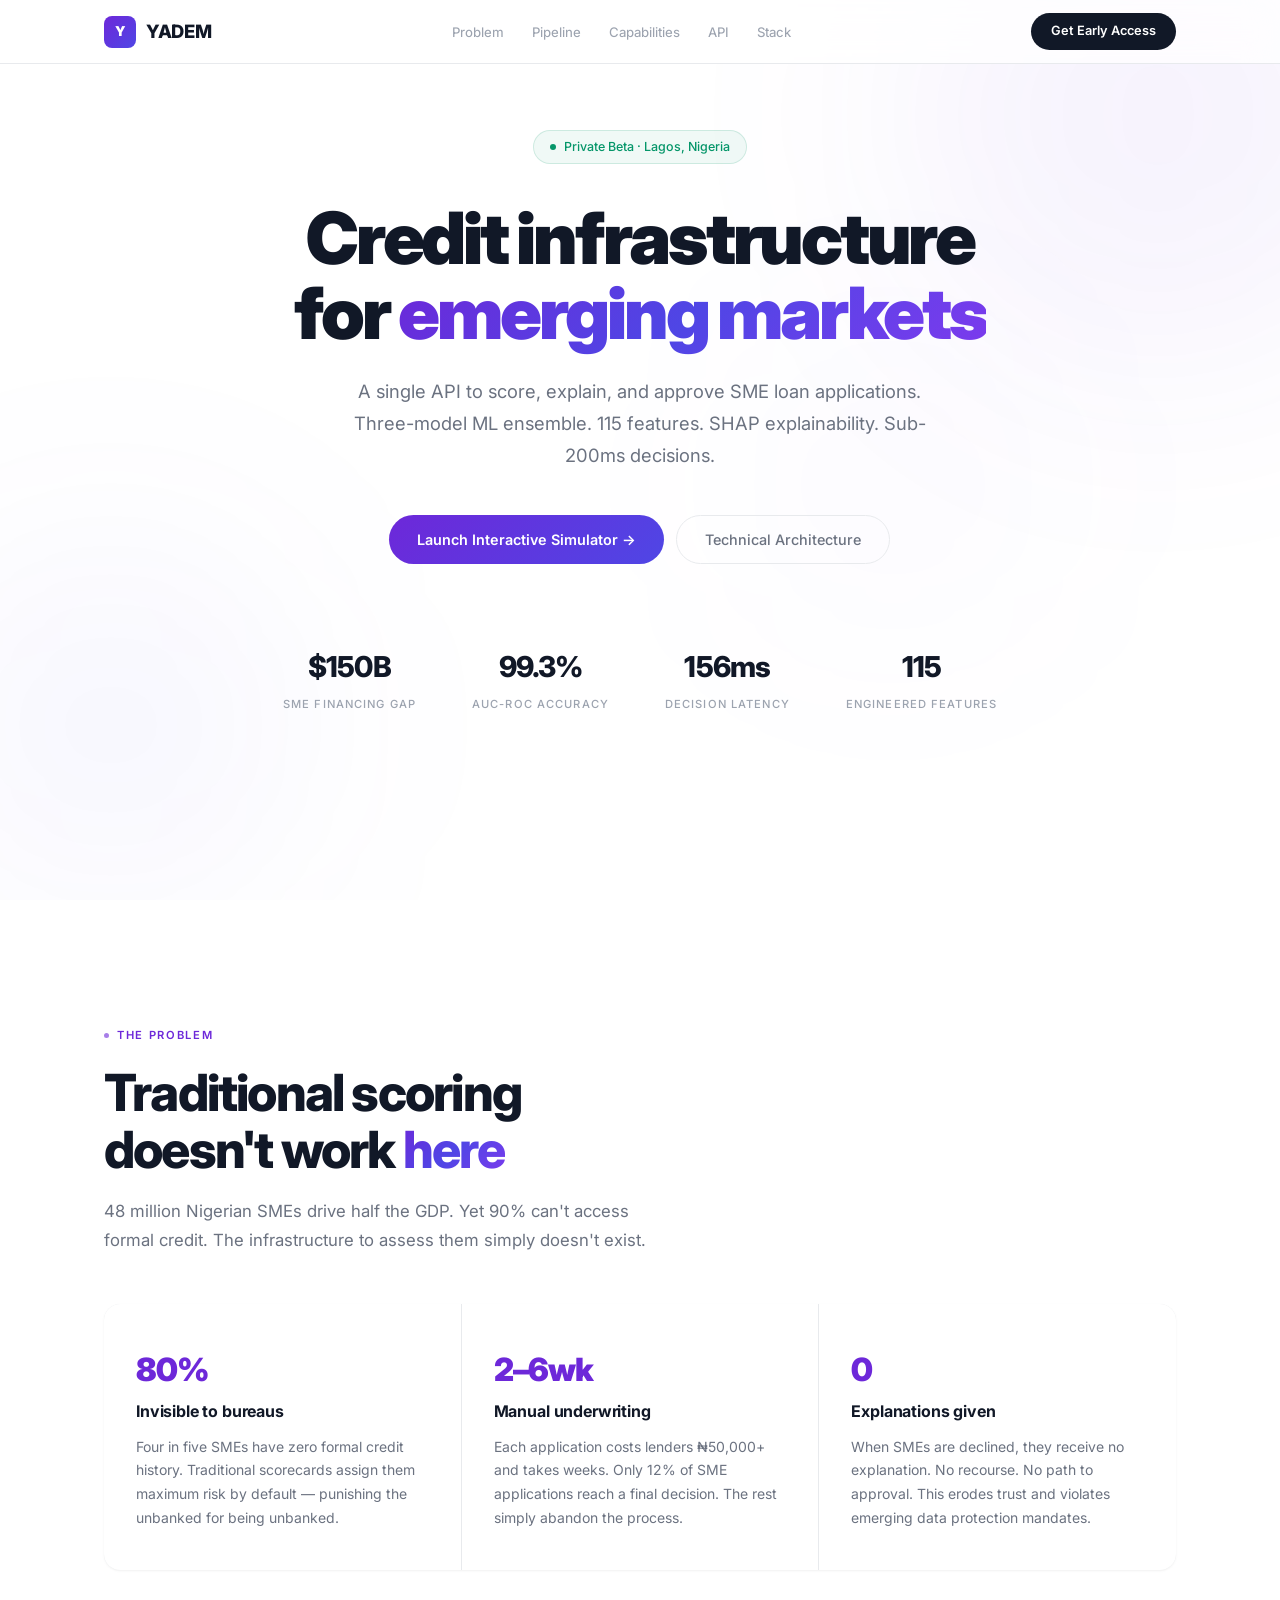
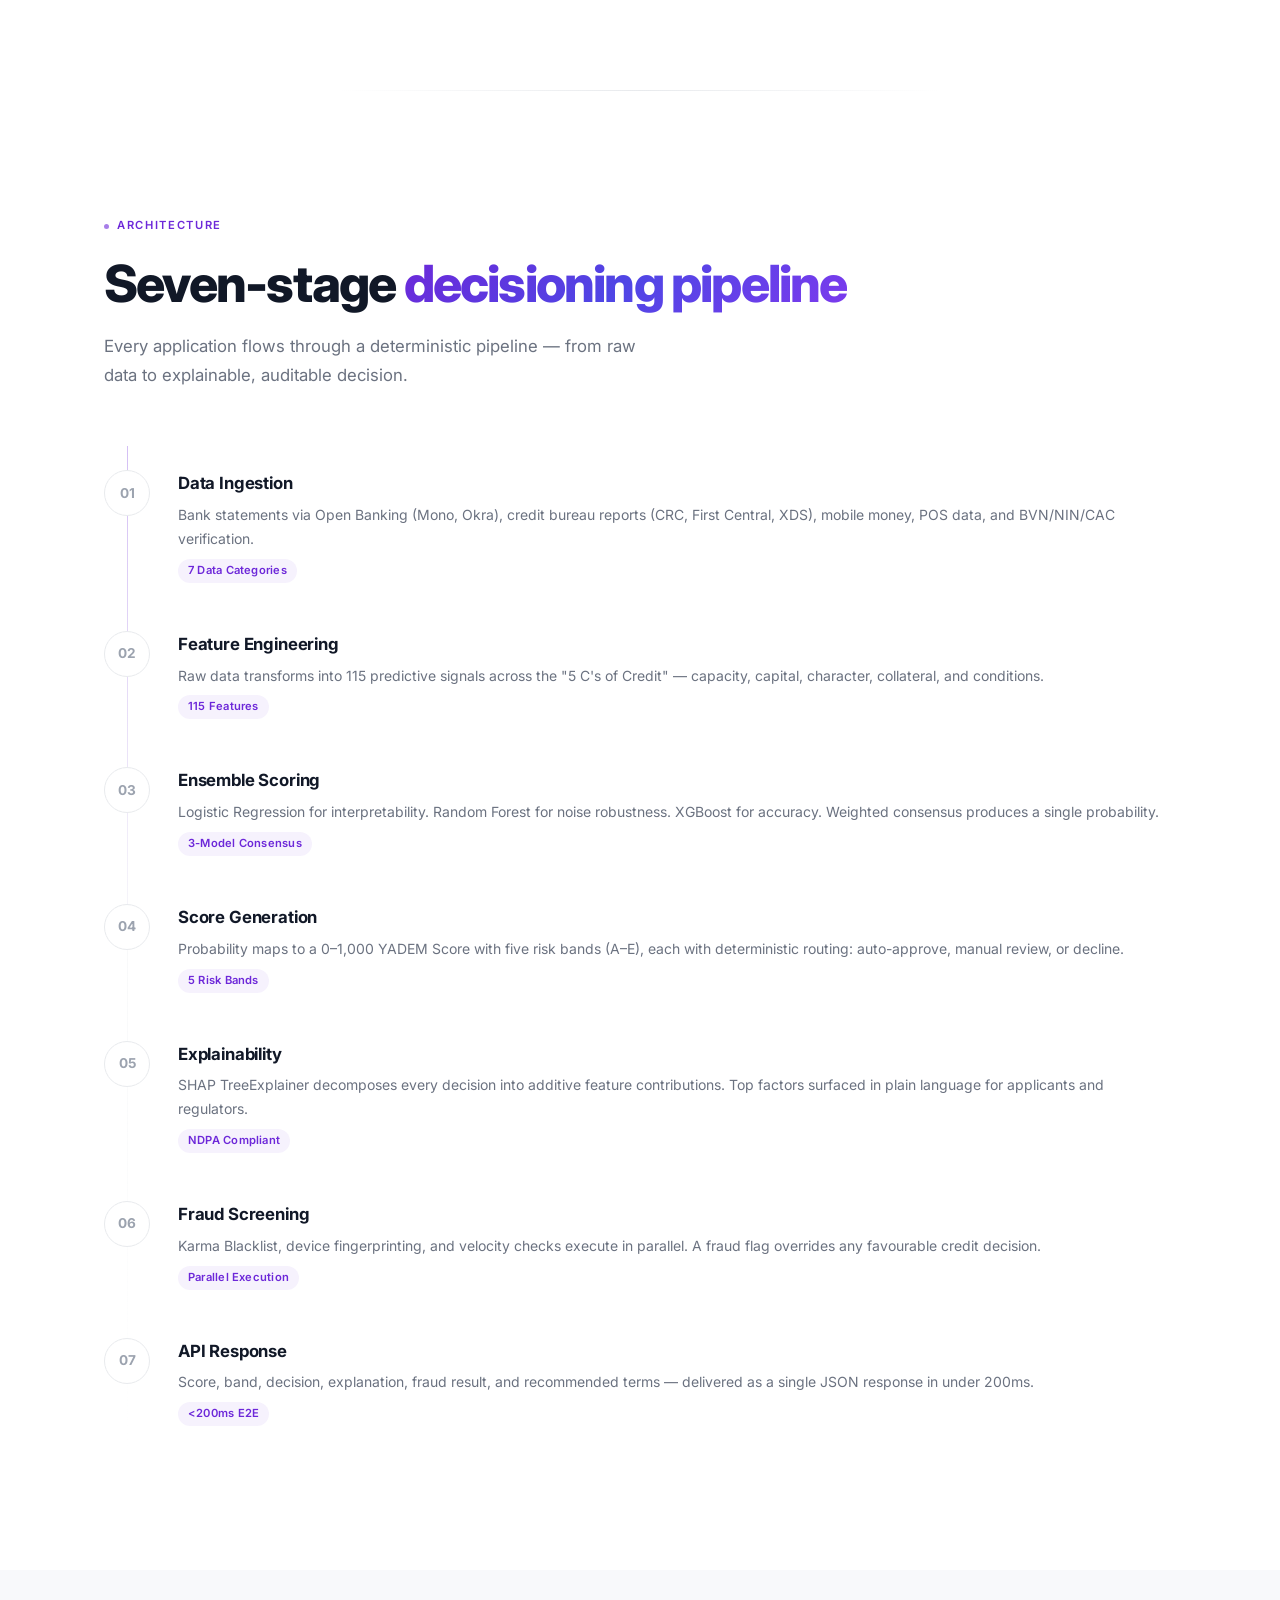
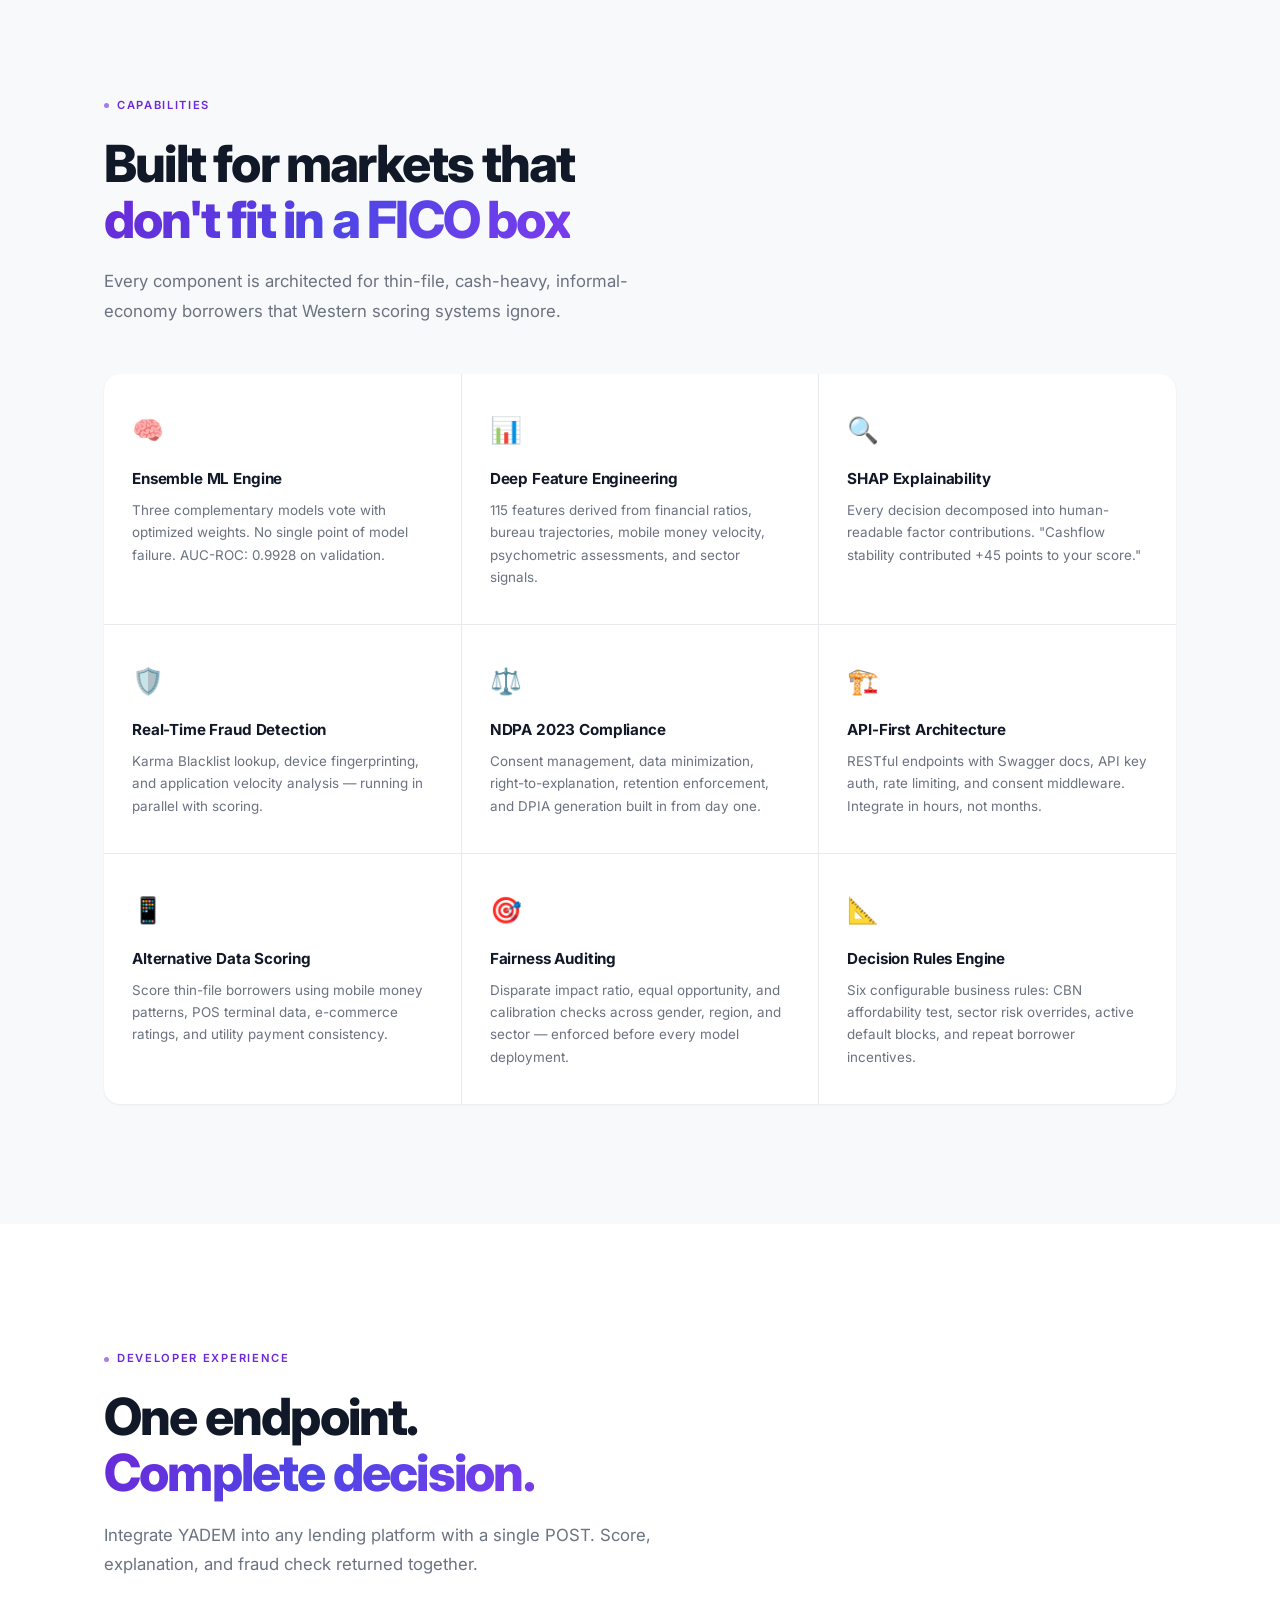
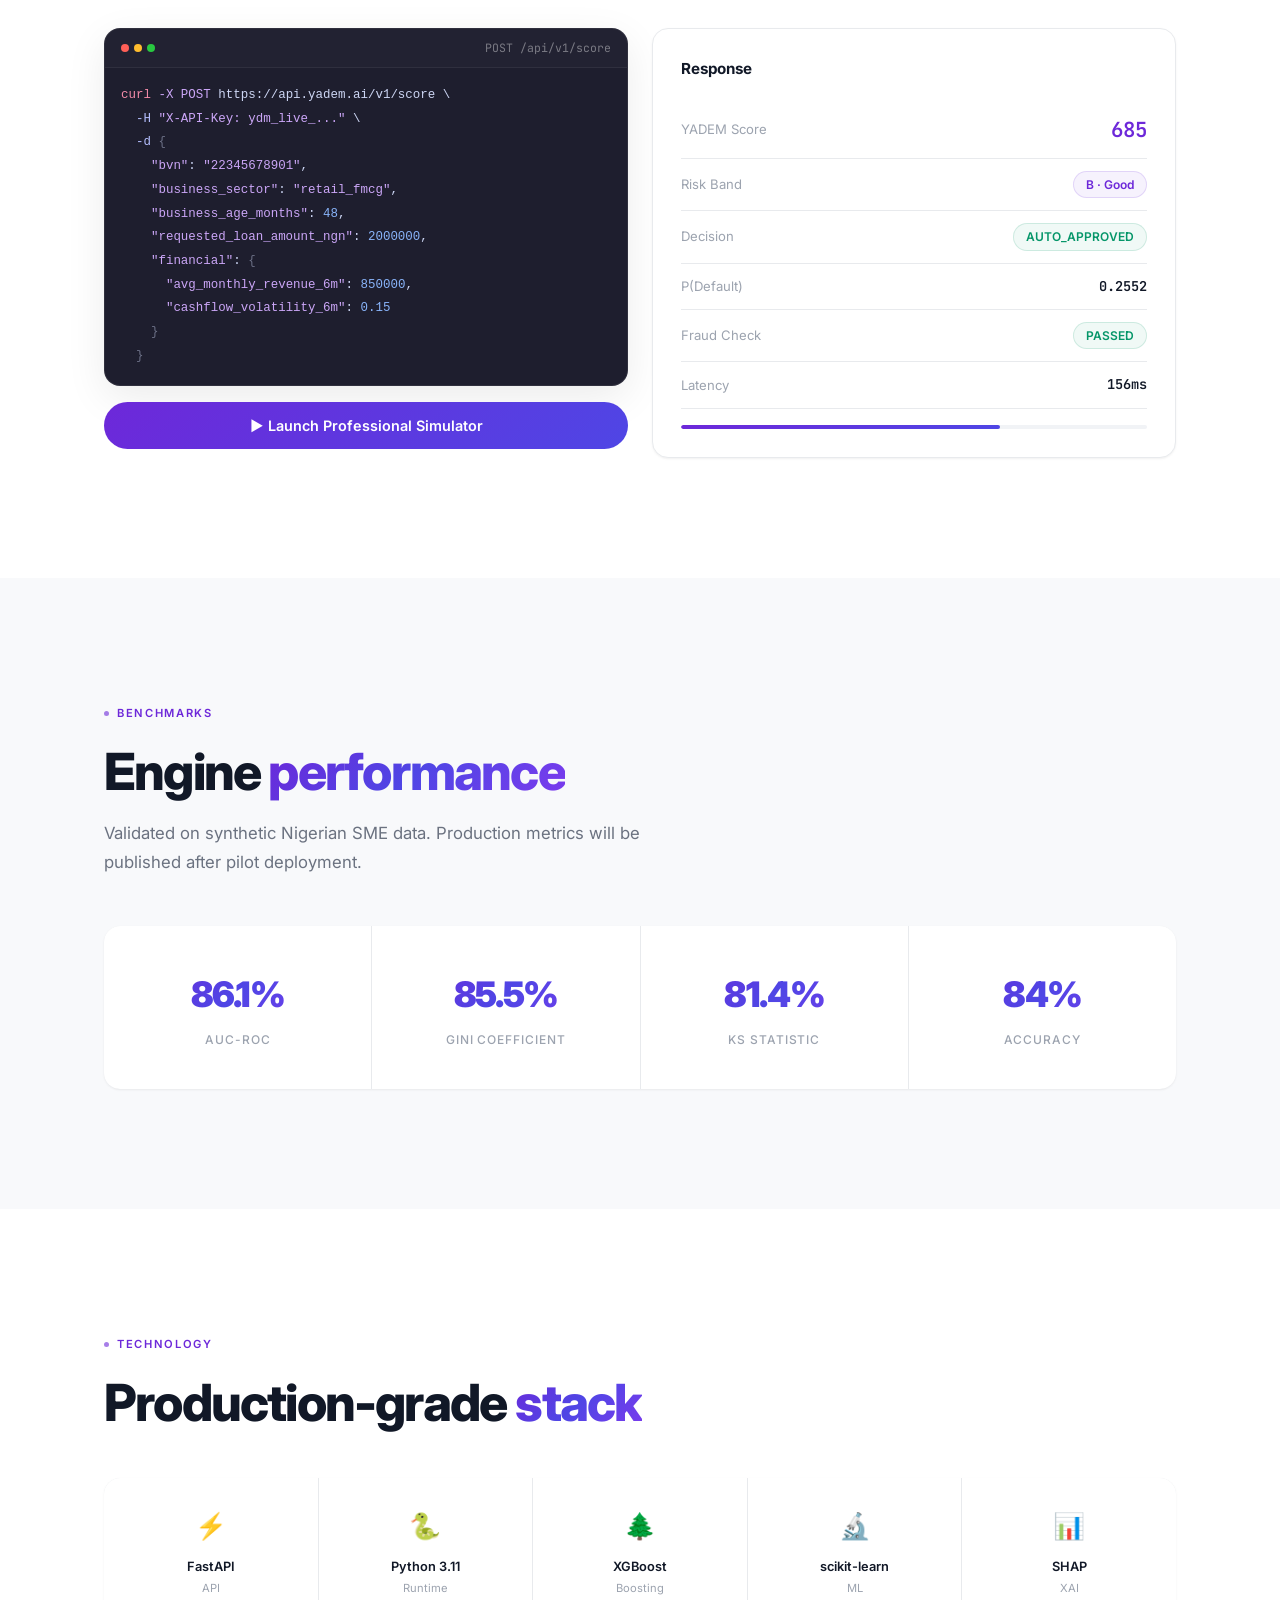
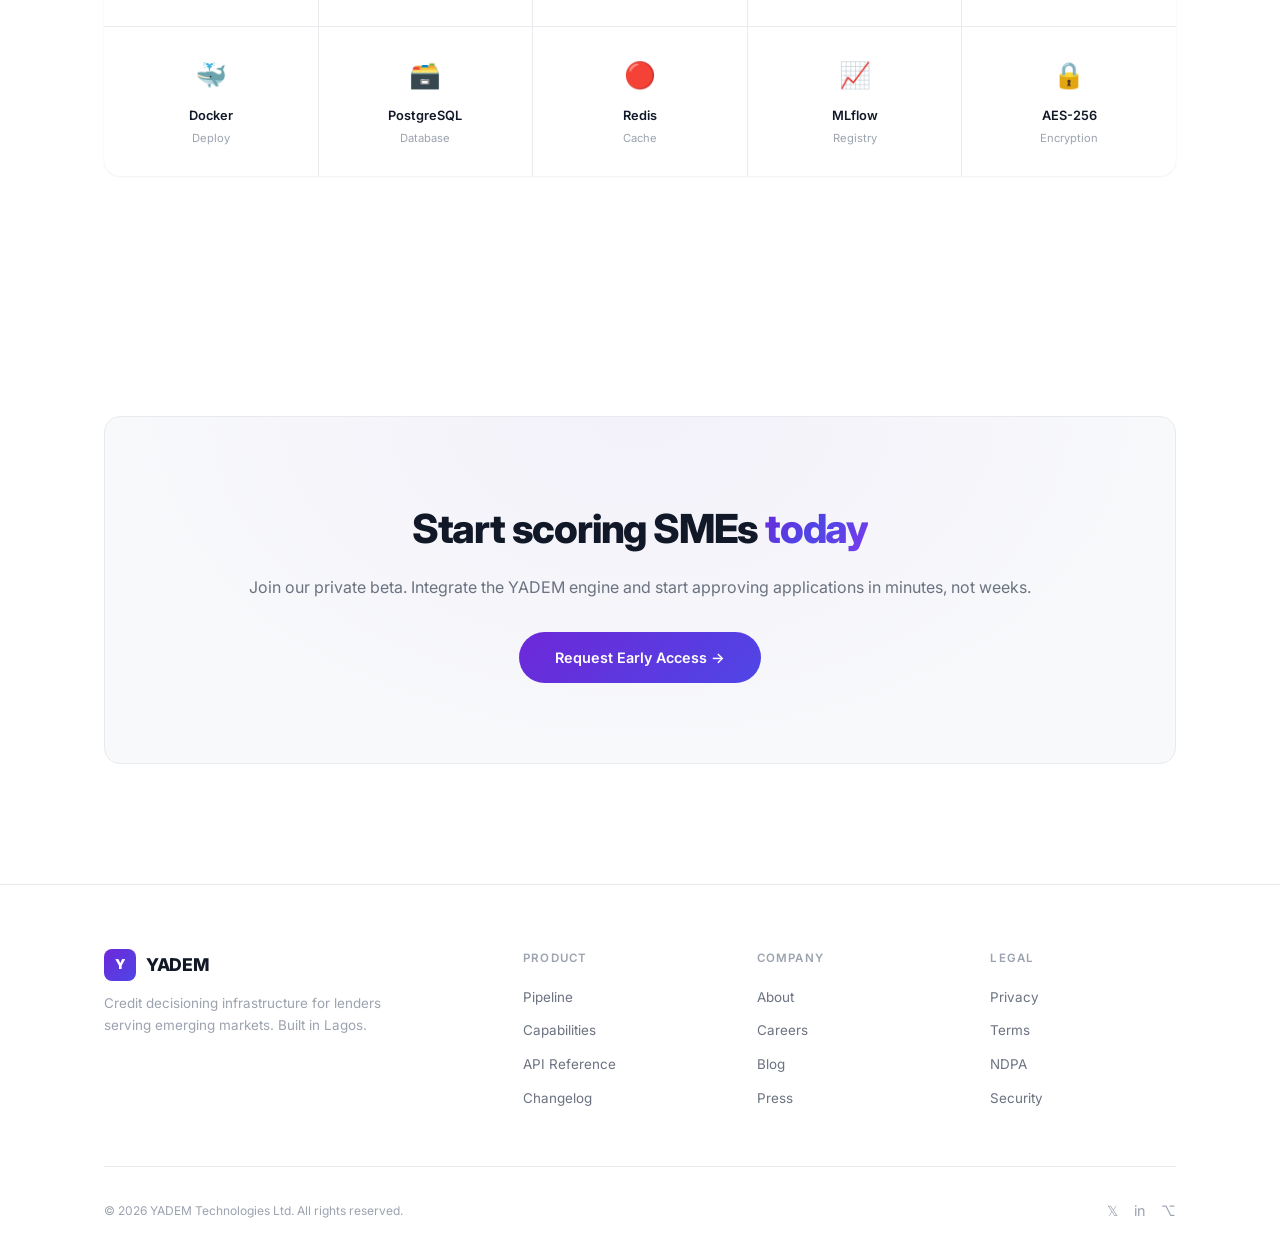
==== commit 7f89aaae: "feat: Add interactive prototype simulator and event presentation guide" ====
--- a/frontend/index.html
+++ b/frontend/index.html
@@ -39,8 +39,8 @@
       <h1>Credit infrastructure<br>for <span class="text-gradient">emerging markets</span></h1>
       <p>A single API to score, explain, and approve SME loan applications. Three-model ML ensemble. 115 features. SHAP explainability. Sub-200ms decisions.</p>
       <div class="hero-actions">
-        <a href="#api-demo" class="btn-primary">Explore the API →</a>
-        <a href="#how-it-works" class="btn-secondary">How it works</a>
+        <a href="simulator.html" class="btn-primary">Launch Interactive Simulator →</a>
+        <a href="#how-it-works" class="btn-secondary">Technical Architecture</a>
       </div>
       <div class="hero-stats">
         <div class="hero-stat"><div class="hero-stat-value" data-count="150" data-prefix="$" data-suffix="B">$0B</div><div class="hero-stat-label">SME Financing Gap</div></div>
@@ -141,7 +141,7 @@
     <span class="punctuation">}</span>
   <span class="punctuation">}</span></pre></div>
         </div>
-        <div style="margin-top:16px"><button id="demo-run-btn" class="btn-primary" style="width:100%;justify-content:center">▶ Simulate Request</button></div>
+        <div style="margin-top:16px"><a href="simulator.html" class="btn-primary" style="width:100%;justify-content:center;text-decoration:none">▶ Launch Professional Simulator</a></div>
       </div>
       <div class="response-card">
         <h3>Response</h3>
